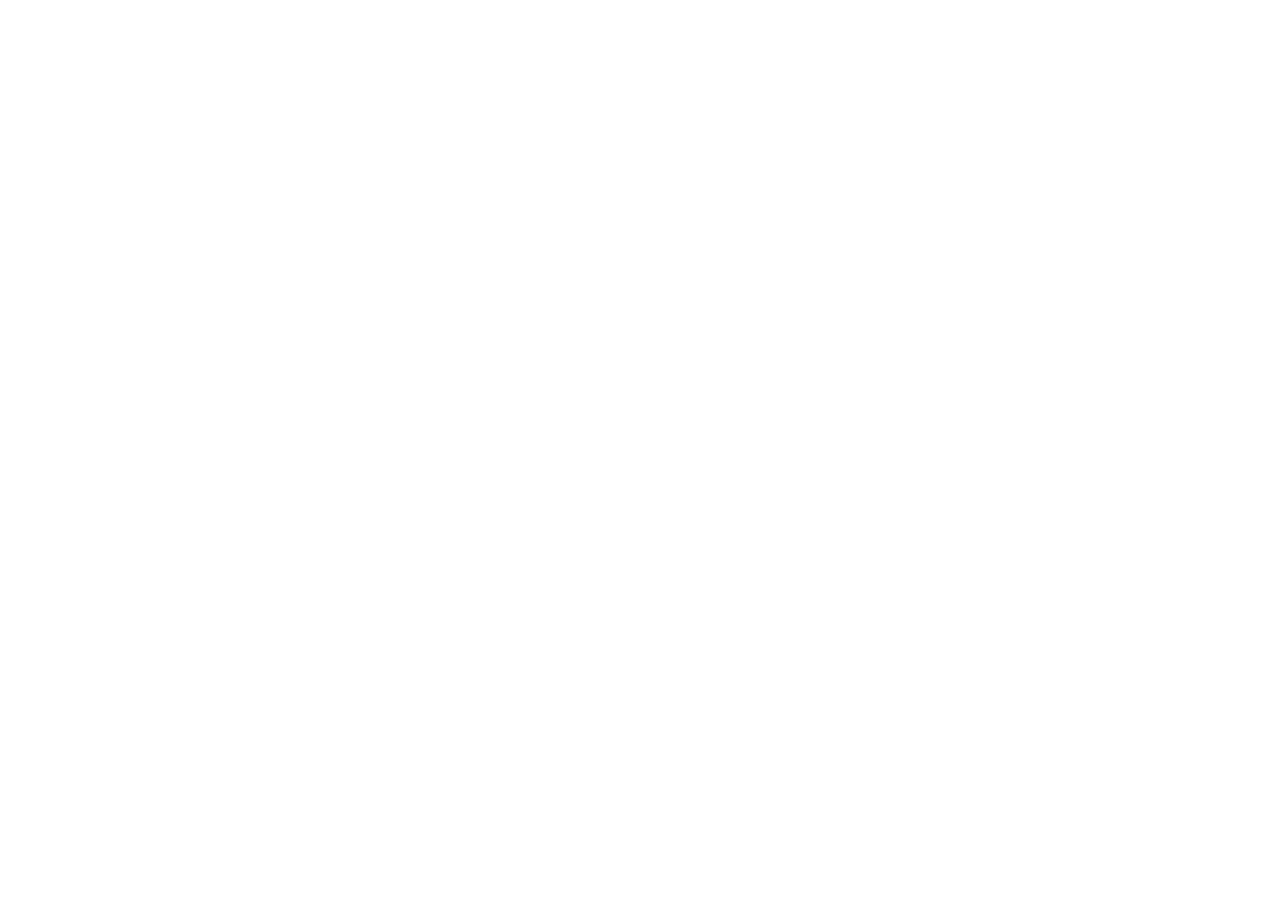
==== index.html @ e838174d "chore: プロジェクトの追加" ====
<!DOCTYPE html>
<html lang="ja">
<head>
    <meta charset="UTF-8">
    <meta name="viewport" content="width=device-width, initial-scale=1.0">
    <title>伝統みらい研究センター</title>
    <link rel="stylesheet" href="css/reset.css">
    <link rel="stylesheet" href="css/style.css">
    <link rel="preconnect" href="https://fonts.googleapis.com">
    <link rel="preconnect" href="https://fonts.gstatic.com" crossorigin>
    <link href="https://fonts.googleapis.com/css2?family=Noto+Serif+JP:wght@300;400;600&family=Outfit:wght@300;400;600&display=swap" rel="stylesheet">
    <link rel="stylesheet" href="css/header.css">
    <script src="https://cdn.jsdelivr.net/npm/markdown-it@14.0.0/dist/markdown-it.min.js"></script>
</head>
<body>
    <script src="js/main.js"></script>
</body>
</html>
---- css/style.css ----
:root {
    /* Colors */
    --color-kakiemon: #D15B1D;
    --color-crafts: #1982C4;
    --color-center: #27A38D;
    --color-visuals: #B9A722;
    --color-links: #6A4C93;
    
    --color-text: #1d1d1f;
    --color-text-secondary: #86868b;
    --color-bg: #ffffff;
    --color-bg-alt: #f5f5f7;
    
    /* Typography */
    --font-sans: 'Outfit', -apple-system, BlinkMacSystemFont, "Segoe UI", Roboto, Helvetica, Arial, sans-serif;
    --font-serif: 'Noto Serif JP', serif;
    
    /* Spacing */
    --spacing-xs: 0.5rem;
    --spacing-sm: 1rem;
    --spacing-md: 2rem;
    --spacing-lg: 4rem;
    --spacing-xl: 8rem;
    
    /* Layout */
    --max-width: 980px;
    --header-height: 48px;
}

body {
    font-family: var(--font-sans);
    color: var(--color-text);
    background-color: var(--color-bg);
    -webkit-font-smoothing: antialiased;
    display: flex;
    flex-direction: column;
    min-height: 100vh;
}

/* Header */
.site-header {
    position: fixed;
    top: 0;
    left: 0;
    width: 100%;
    height: var(--header-height);
    background: rgba(255, 255, 255, 0.8);
    backdrop-filter: blur(20px);
    -webkit-backdrop-filter: blur(20px);
    z-index: 1000;
    border-bottom: 1px solid rgba(0,0,0,0.1);
}

.header-inner {
    max-width: var(--max-width);
    margin: 0 auto;
    height: 100%;
    display: flex;
    align-items: center;
    justify-content: space-between;
    padding: 0 var(--spacing-sm);
}

.logo {
    font-weight: 600;
    color: var(--color-text);
    text-decoration: none;
    font-size: 0.9rem;
    letter-spacing: -0.01em;
}

.site-nav ul {
    display: flex;
    gap: var(--spacing-md);
    list-style: none;
    margin: 0;
    padding: 0;
}

.site-nav a {
    color: var(--color-text-secondary);
    text-decoration: none;
    font-size: 0.8rem;
    transition: color 0.2s;
}

.site-nav a:hover {
    color: var(--color-text);
}

/* Search */
#search-trigger {
    background: none;
    border: none;
    cursor: pointer;
    color: var(--color-text);
    padding: 0;
    display: flex;
    align-items: center;
}

.search-overlay {
    position: fixed;
    top: 0;
    left: 0;
    width: 100%;
    height: 100vh;
    z-index: 2000;
    visibility: hidden;
    opacity: 0;
    transition: opacity 0.3s, visibility 0.3s;
}

.search-overlay.active {
    visibility: visible;
    opacity: 1;
}

.search-bar-wrapper {
    background: #fff;
    padding: var(--spacing-sm) 0;
    position: relative;
    z-index: 2001;
}

.search-input-container {
    max-width: 600px;
    margin: 0 auto;
    display: flex;
    align-items: center;
    gap: var(--spacing-sm);
    padding: 0 var(--spacing-sm);
}

.search-icon {
    color: var(--color-text-secondary);
}

#search-input {
    flex: 1;
    border: none;
    font-size: 1.2rem;
    outline: none;
    font-family: var(--font-sans);
    background: transparent;
}

#search-close {
    background: none;
    border: none;
    color: var(--color-crafts);
    cursor: pointer;
    font-size: 0.9rem;
}

.search-backdrop {
    position: absolute;
    top: 0;
    left: 0;
    width: 100%;
    height: 100%;
    background: rgba(0,0,0,0.4);
    backdrop-filter: blur(4px);
    z-index: 2000;
}

.search-results {
    max-width: 600px;
    margin: 0 auto;
    padding: var(--spacing-md) var(--spacing-sm);
    max-height: 70vh;
    overflow-y: auto;
}

/* Main Content */
.site-main {
    padding-top: calc(var(--header-height) + var(--spacing-lg));
    padding-bottom: var(--spacing-xl);
    max-width: var(--max-width);
    margin: 0 auto;
    padding-left: var(--spacing-sm);
    padding-right: var(--spacing-sm);
    flex: 1;
}

@media (max-width: 768px) {
    .site-main {
        padding-left: 40px;
        padding-right: 40px;
    }
}

/* Typography & Markdown Styles */
h1, h2, h3, h4, h5, h6 {
    font-family: var(--font-sans);
    font-weight: 600;
    margin-bottom: var(--spacing-sm);
    line-height: 1.3;
}

h1 {
    font-size: 2.2rem; /* Slightly smaller than 2.5rem */
    font-weight: 700; /* Bold */
    margin-bottom: var(--spacing-md);
}

h2 {
    font-size: 1.6rem; /* Slightly smaller than 1.8rem */
    margin-top: var(--spacing-md);
    border-bottom: 1px solid #eee;
    padding-bottom: var(--spacing-xs);
}

p {
    margin-bottom: var(--spacing-sm);
    line-height: 1.8;
}

ul, ol {
    margin-bottom: var(--spacing-sm);
    padding-left: var(--spacing-md);
}

a {
    color: var(--color-links);
    text-decoration: none;
}

a:hover {
    text-decoration: underline;
}

/* Footer */
.site-footer {
    background: var(--color-bg-alt);
    padding: var(--spacing-md) 0;
    text-align: center;
    font-size: 0.8rem;
    color: var(--color-text-secondary);
}
/* Main Visual (Markdown Image) */
.site-main img {
    width: 100%;
    height: auto;
    display: block;
    border-radius: 12px;
    margin-bottom: var(--spacing-lg);
    object-fit: cover;
    max-height: 500px;
}

/* Ensure paragraph wrapper doesn't add extra space if needed */
.site-main p:has(img) {
    margin-bottom: 0;
}

/* Adjust Main for Top Page */
body.top .site-main {
    padding-top: var(--header-height);
}
---- css/header.css ----
/* Apple-like Header Styles */

/* The header container injected by JS */
.site-header-container {
    position: sticky;
    top: 0;
    z-index: 9999;
    width: 100%;
    height: 44px;
    background-color: rgba(0, 0, 0, 0.8);
    backdrop-filter: saturate(180%) blur(20px);
    -webkit-backdrop-filter: saturate(180%) blur(20px);
    font-family: "SF Pro Text", "Myriad Set Pro", "SF Pro Icons", "Helvetica Neue", "Helvetica", "Arial", sans-serif;
    font-size: 14px;
    color: #f5f5f7;
    transition: height 0.4s cubic-bezier(0.4, 0, 0.2, 1), background-color 0.4s ease;
}

.site-header-container a {
    color: #d6d6d6;
    text-decoration: none;
    transition: color 0.3s ease;
}

.site-header-container a:hover {
    color: #fff;
}

/* Inner content wrapper to center and align items */
.site-header-inner {
    max-width: 1024px;
    margin: 0 auto;
    padding: 0 22px;
    height: 44px; /* Fixed height for inner content */
    display: flex;
    justify-content: space-between;
    align-items: center;
    position: relative;
}

/* Target elements generated from Markdown */

/* Logo (first paragraph) */
.site-header-inner > p:first-of-type {
    margin: 0;
    font-weight: 600;
    letter-spacing: -0.01em;
    z-index: 10001; /* Above overlay */
    position: relative;
}

/* Navigation List */
.site-header-inner > ul {
    display: flex;
    list-style: none;
    margin: 0;
    padding: 0;
    gap: 24px;
    height: 100%;
    align-items: center;
}

.site-header-inner > ul li {
    margin: 0;
}

/* Mobile Menu Button */
.mobile-menu-btn {
    display: none;
    background: none;
    border: none;
    cursor: pointer;
    padding: 0;
    width: 20px;
    height: 44px; /* Match header height for touch target */
    position: relative;
    z-index: 10001; /* Above overlay */
    align-items: center;
    justify-content: center;
}

.mobile-menu-btn span {
    display: block;
    width: 18px;
    height: 2px; /* Thicker lines */
    background-color: #fff; /* Pure white */
    position: absolute;
    transition: transform 0.3s cubic-bezier(0.4, 0, 0.2, 1), top 0.3s cubic-bezier(0.4, 0, 0.2, 1), opacity 0.3s ease;
}

.mobile-menu-btn span:first-child {
    top: 19px; /* Center - 2px */
}

.mobile-menu-btn span:last-child {
    top: 25px; /* Center + 4px */
}

/* Mobile Styles */
@media (max-width: 768px) {
    .mobile-menu-btn {
        display: flex;
    }

    .site-header-inner > ul {
        position: fixed;
        top: 0;
        left: 0;
        width: 100%;
        height: 100vh;
        background-color: #000;
        flex-direction: column;
        align-items: flex-start;
        padding: 80px 40px 40px; /* Top padding to clear header */
        gap: 0;
        z-index: 10000; /* Behind logo/button, above content */
        
        /* Animation State: Closed */
        clip-path: inset(0 0 100% 0); /* Hidden from bottom up */
        visibility: hidden;
        transition: clip-path 0.5s cubic-bezier(0.4, 0, 0.2, 1), visibility 0s linear 0.5s;
        
        overflow-y: auto;
    }

    .site-header-inner > ul li {
        width: 100%;
        border-bottom: 1px solid rgba(255, 255, 255, 0.1);
        opacity: 0;
        transform: translateY(-20px);
        transition: opacity 0.3s ease, transform 0.3s ease;
    }

    .site-header-inner > ul li:first-child {
        border-top: 1px solid rgba(255, 255, 255, 0.1);
    }

    .site-header-inner > ul li a {
        display: block;
        padding: 14px 0;
        font-size: 24px;
        font-weight: 600;
        color: #f5f5f7;
    }

    /* Menu Open State */
    body.menu-open {
        overflow: hidden; /* Lock scroll */
    }

    body.menu-open .site-header-container {
        /* No height change, just keep it transparent/blurred or solid if needed */
        background-color: transparent; /* Let the ul background show through if needed, or keep it */
    }

    body.menu-open .site-header-inner > ul {
        visibility: visible;
        clip-path: inset(0 0 0 0); /* Fully visible */
        transition: clip-path 0.5s cubic-bezier(0.4, 0, 0.2, 1);
    }

    /* Staggered Animation for List Items */
    body.menu-open .site-header-inner > ul li {
        opacity: 1;
        transform: translateY(0);
    }

    body.menu-open .site-header-inner > ul li:nth-child(1) { transition-delay: 0.05s; }
    body.menu-open .site-header-inner > ul li:nth-child(2) { transition-delay: 0.1s; }
    body.menu-open .site-header-inner > ul li:nth-child(3) { transition-delay: 0.15s; }
    body.menu-open .site-header-inner > ul li:nth-child(4) { transition-delay: 0.2s; }
    body.menu-open .site-header-inner > ul li:nth-child(5) { transition-delay: 0.25s; }
    body.menu-open .site-header-inner > ul li:nth-child(6) { transition-delay: 0.3s; }
    body.menu-open .site-header-inner > ul li:nth-child(7) { transition-delay: 0.35s; }

    /* Button Animation */
    body.menu-open .mobile-menu-btn span:first-child {
        transform: rotate(45deg);
        top: 21px; /* Adjusted for 2px height */
    }

    body.menu-open .mobile-menu-btn span:last-child {
        transform: rotate(-45deg);
        top: 21px; /* Adjusted for 2px height */
    }
}
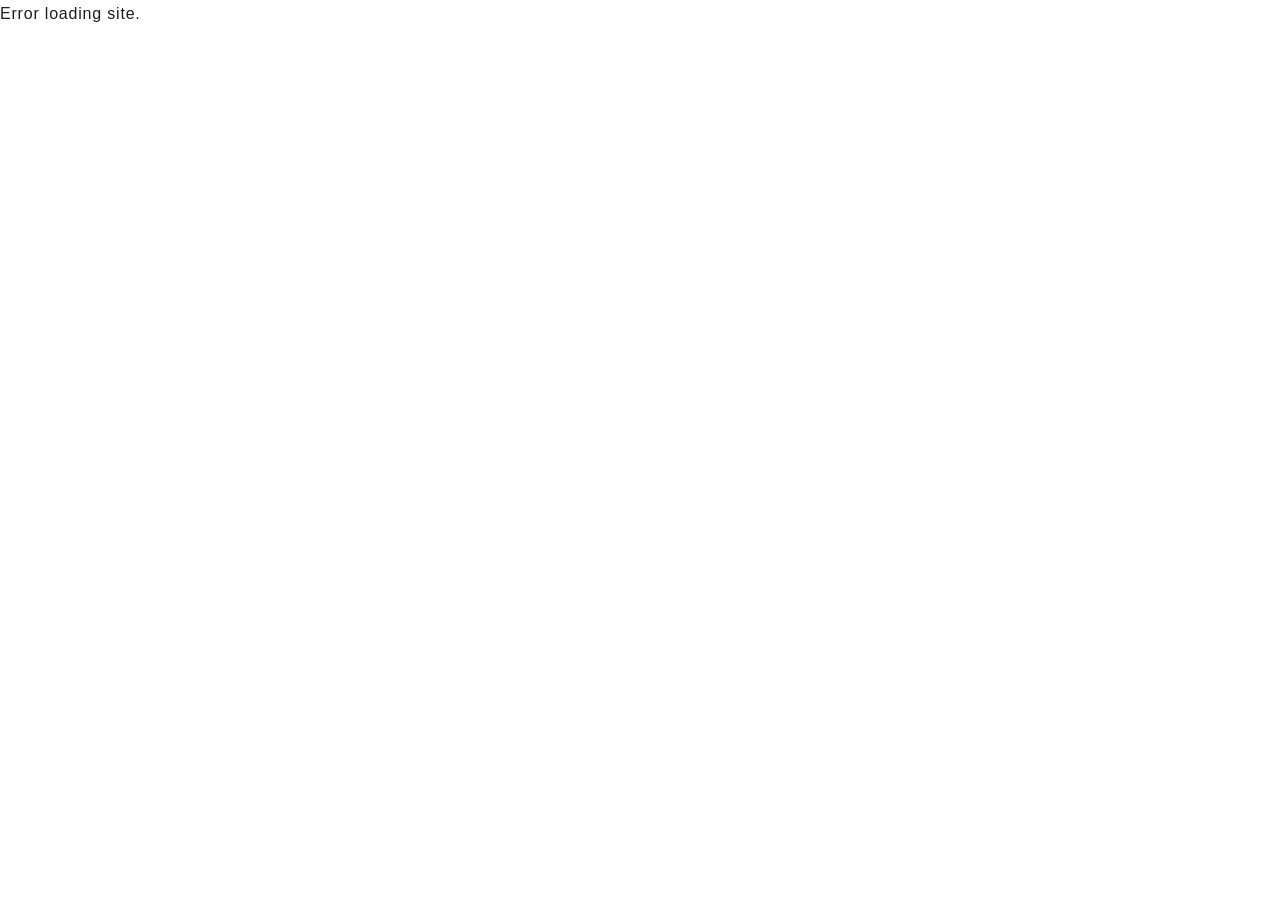
==== commit 4df2e8a4: "feat: レイアウト情報をマークダウンファイルから削除し、規約から自動判定する機能を追加" ====
--- a/index.html
+++ b/index.html
@@ -4,13 +4,14 @@
     <meta charset="UTF-8">
     <meta name="viewport" content="width=device-width, initial-scale=1.0">
     <title>伝統みらい研究センター</title>
+    <link rel="icon" href="images/favicon/favicon.jpg" type="image/jpeg">
     <link rel="stylesheet" href="css/reset.css">
     <link rel="stylesheet" href="css/style.css">
     <link rel="preconnect" href="https://fonts.googleapis.com">
     <link rel="preconnect" href="https://fonts.gstatic.com" crossorigin>
     <link href="https://fonts.googleapis.com/css2?family=Noto+Serif+JP:wght@300;400;600&family=Outfit:wght@300;400;600&display=swap" rel="stylesheet">
     <link rel="stylesheet" href="css/header.css">
-    <script src="https://cdn.jsdelivr.net/npm/markdown-it@14.0.0/dist/markdown-it.min.js"></script>
+    <script src="js/lib/markdown-it.min.js"></script>
 </head>
 <body>
     <script src="js/main.js"></script>
--- a/css/style.css
+++ b/css/style.css
@@ -5,23 +5,23 @@
     --color-center: #27A38D;
     --color-visuals: #B9A722;
     --color-links: #6A4C93;
-    
+
     --color-text: #1d1d1f;
     --color-text-secondary: #86868b;
     --color-bg: #ffffff;
     --color-bg-alt: #f5f5f7;
-    
+
     /* Typography */
     --font-sans: 'Outfit', -apple-system, BlinkMacSystemFont, "Segoe UI", Roboto, Helvetica, Arial, sans-serif;
     --font-serif: 'Noto Serif JP', serif;
-    
+
     /* Spacing */
     --spacing-xs: 0.5rem;
     --spacing-sm: 1rem;
     --spacing-md: 2rem;
     --spacing-lg: 4rem;
     --spacing-xl: 8rem;
-    
+
     /* Layout */
     --max-width: 980px;
     --header-height: 48px;
@@ -29,12 +29,15 @@
 
 body {
     font-family: var(--font-sans);
+    font-size: 16px;
     color: var(--color-text);
     background-color: var(--color-bg);
     -webkit-font-smoothing: antialiased;
     display: flex;
     flex-direction: column;
     min-height: 100vh;
+    letter-spacing: 0.05em;
+    line-height: 1.8;
 }
 
 /* Header */
@@ -48,7 +51,7 @@
     backdrop-filter: blur(20px);
     -webkit-backdrop-filter: blur(20px);
     z-index: 1000;
-    border-bottom: 1px solid rgba(0,0,0,0.1);
+    border-bottom: 1px solid rgba(0, 0, 0, 0.1);
 }
 
 .header-inner {
@@ -159,7 +162,7 @@
     left: 0;
     width: 100%;
     height: 100%;
-    background: rgba(0,0,0,0.4);
+    background: rgba(0, 0, 0, 0.4);
     backdrop-filter: blur(4px);
     z-index: 2000;
 }
@@ -191,62 +194,121 @@
 }
 
 /* Typography & Markdown Styles */
-h1, h2, h3, h4, h5, h6 {
+h1,
+h2,
+h3,
+h4,
+h5,
+h6 {
     font-family: var(--font-sans);
     font-weight: 600;
-    margin-bottom: var(--spacing-sm);
     line-height: 1.3;
+    letter-spacing: 0.03em;
+}
+
+/* ページ先頭の見出しは上部余白を相殺して余分な余白を防ぐ */
+.site-main>*:first-child,
+.site-main>h1:first-child,
+.site-main>h2:first-child {
+    margin-top: 0 !important;
 }
 
 h1 {
-    font-size: 2.2rem; /* Slightly smaller than 2.5rem */
-    font-weight: 700; /* Bold */
-    margin-bottom: var(--spacing-md);
+    font-size: 2.2rem;
+    font-weight: 700;
+    margin-top: 3.5rem;
+    margin-bottom: 3.0rem;
 }
 
 h2 {
-    font-size: 1.6rem; /* Slightly smaller than 1.8rem */
-    margin-top: var(--spacing-md);
+    font-size: 1.6rem;
+    margin-top: 2.75rem;
+    margin-bottom: 1.25rem;
     border-bottom: 1px solid #eee;
     padding-bottom: var(--spacing-xs);
 }
 
+h3 {
+    font-size: 1.3rem;
+    margin-top: 2.00rem;
+    margin-bottom: 1.00rem;
+}
+
+h4 {
+    font-size: 1.1rem;
+    margin-top: 1.50rem;
+    margin-bottom: 0.75rem;
+}
+
 p {
-    margin-bottom: var(--spacing-sm);
+    margin-bottom: 2.0rem;
+    line-height: 1.9;
+    letter-spacing: 0.04em;
+}
+
+ul,
+ol {
+    margin-bottom: 2.0rem;
+    padding-left: 1.75rem;
+}
+
+li {
+    margin-bottom: 0.75rem;
     line-height: 1.8;
 }
 
-ul, ol {
-    margin-bottom: var(--spacing-sm);
-    padding-left: var(--spacing-md);
+li:last-child {
+    margin-bottom: 0;
+}
+
+blockquote {
+    margin: 2.5rem 0;
+    padding: 0.75rem 1.5rem;
+    border-left: 4px solid #d1d1d6;
+    color: #636366;
+    background-color: #f2f2f7;
+    border-radius: 0 8px 8px 0;
+}
+
+blockquote p {
+    margin-bottom: 0;
+}
+
+hr {
+    border: none;
+    border-top: 1px solid #e5e5ea;
+    margin: 3.5rem 0;
 }
 
 a {
     color: var(--color-links);
     text-decoration: none;
+    transition: opacity 0.2s ease;
 }
 
 a:hover {
+    opacity: 0.8;
     text-decoration: underline;
 }
 
 /* Footer */
 .site-footer {
-    background: var(--color-bg-alt);
+    background: #ffffff;
+    border-top: 1px solid rgba(0, 0, 0, 0.08);
     padding: var(--spacing-md) 0;
     text-align: center;
     font-size: 0.8rem;
     color: var(--color-text-secondary);
 }
+
 /* Main Visual (Markdown Image) */
-.site-main img {
+.site-main img:not(.news-image) {
     width: 100%;
     height: auto;
     display: block;
     border-radius: 12px;
-    margin-bottom: var(--spacing-lg);
-    object-fit: cover;
-    max-height: 500px;
+    margin-top: 3.0rem;
+    margin-bottom: 3.0rem;
 }
 
 /* Ensure paragraph wrapper doesn't add extra space if needed */
@@ -258,3 +320,9 @@
 body.top .site-main {
     padding-top: var(--header-height);
 }
+
+/* 記事詳細および固定ページの本文横幅を可読性の高い幅に制限 (620px - 660px の中間の640px) */
+body.article .site-main,
+body.page .site-main {
+    max-width: 640px;
+}
--- a/css/header.css
+++ b/css/header.css
@@ -7,23 +7,22 @@
     z-index: 9999;
     width: 100%;
     height: 44px;
-    background-color: rgba(0, 0, 0, 0.8);
-    backdrop-filter: saturate(180%) blur(20px);
-    -webkit-backdrop-filter: saturate(180%) blur(20px);
+    background-color: #ffffff;
     font-family: "SF Pro Text", "Myriad Set Pro", "SF Pro Icons", "Helvetica Neue", "Helvetica", "Arial", sans-serif;
     font-size: 14px;
-    color: #f5f5f7;
+    color: #1d1d1f;
+    border-bottom: 1px solid rgba(0, 0, 0, 0.08);
     transition: height 0.4s cubic-bezier(0.4, 0, 0.2, 1), background-color 0.4s ease;
 }
 
 .site-header-container a {
-    color: #d6d6d6;
+    color: #86868b;
     text-decoration: none;
     transition: color 0.3s ease;
 }
 
 .site-header-container a:hover {
-    color: #fff;
+    color: #1d1d1f;
 }
 
 /* Inner content wrapper to center and align items */
@@ -83,7 +82,7 @@
     display: block;
     width: 18px;
     height: 2px; /* Thicker lines */
-    background-color: #fff; /* Pure white */
+    background-color: #1d1d1f;
     position: absolute;
     transition: transform 0.3s cubic-bezier(0.4, 0, 0.2, 1), top 0.3s cubic-bezier(0.4, 0, 0.2, 1), opacity 0.3s ease;
 }
@@ -108,7 +107,7 @@
         left: 0;
         width: 100%;
         height: 100vh;
-        background-color: #000;
+        background-color: #ffffff;
         flex-direction: column;
         align-items: flex-start;
         padding: 80px 40px 40px; /* Top padding to clear header */
@@ -125,14 +124,14 @@
 
     .site-header-inner > ul li {
         width: 100%;
-        border-bottom: 1px solid rgba(255, 255, 255, 0.1);
+        border-bottom: 1px solid rgba(0, 0, 0, 0.08);
         opacity: 0;
         transform: translateY(-20px);
         transition: opacity 0.3s ease, transform 0.3s ease;
     }
 
     .site-header-inner > ul li:first-child {
-        border-top: 1px solid rgba(255, 255, 255, 0.1);
+        border-top: 1px solid rgba(0, 0, 0, 0.08);
     }
 
     .site-header-inner > ul li a {
@@ -140,7 +139,7 @@
         padding: 14px 0;
         font-size: 24px;
         font-weight: 600;
-        color: #f5f5f7;
+        color: #1d1d1f;
     }
 
     /* Menu Open State */
@@ -184,3 +183,21 @@
         top: 21px; /* Adjusted for 2px height */
     }
 }
+
+/* Header Logo Image Styles */
+.site-header-inner > p:first-of-type img {
+    height: 28px;
+    width: auto;
+    display: block;
+    border-radius: 6px;
+    transition: opacity 0.2s ease;
+}
+
+.site-header-inner > p:first-of-type a {
+    display: flex;
+    align-items: center;
+}
+
+.site-header-inner > p:first-of-type a:hover img {
+    opacity: 0.8;
+}
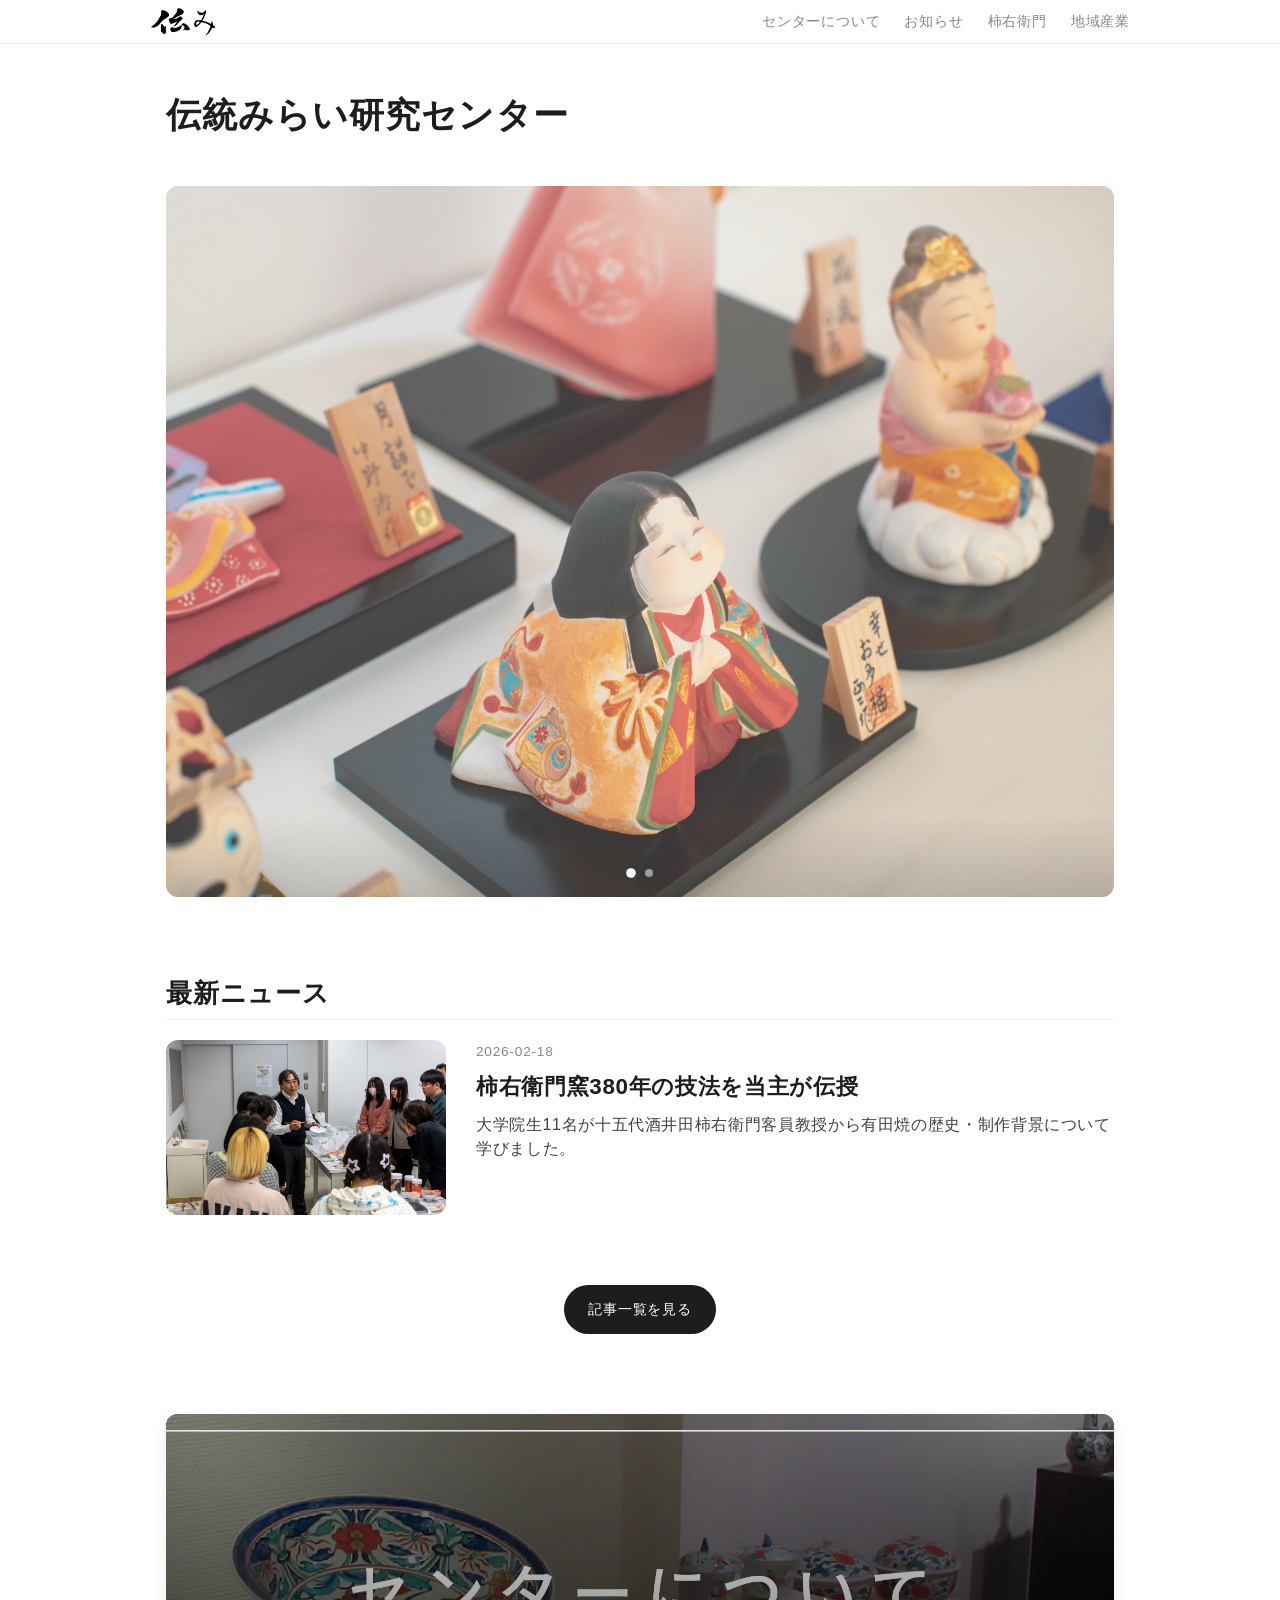
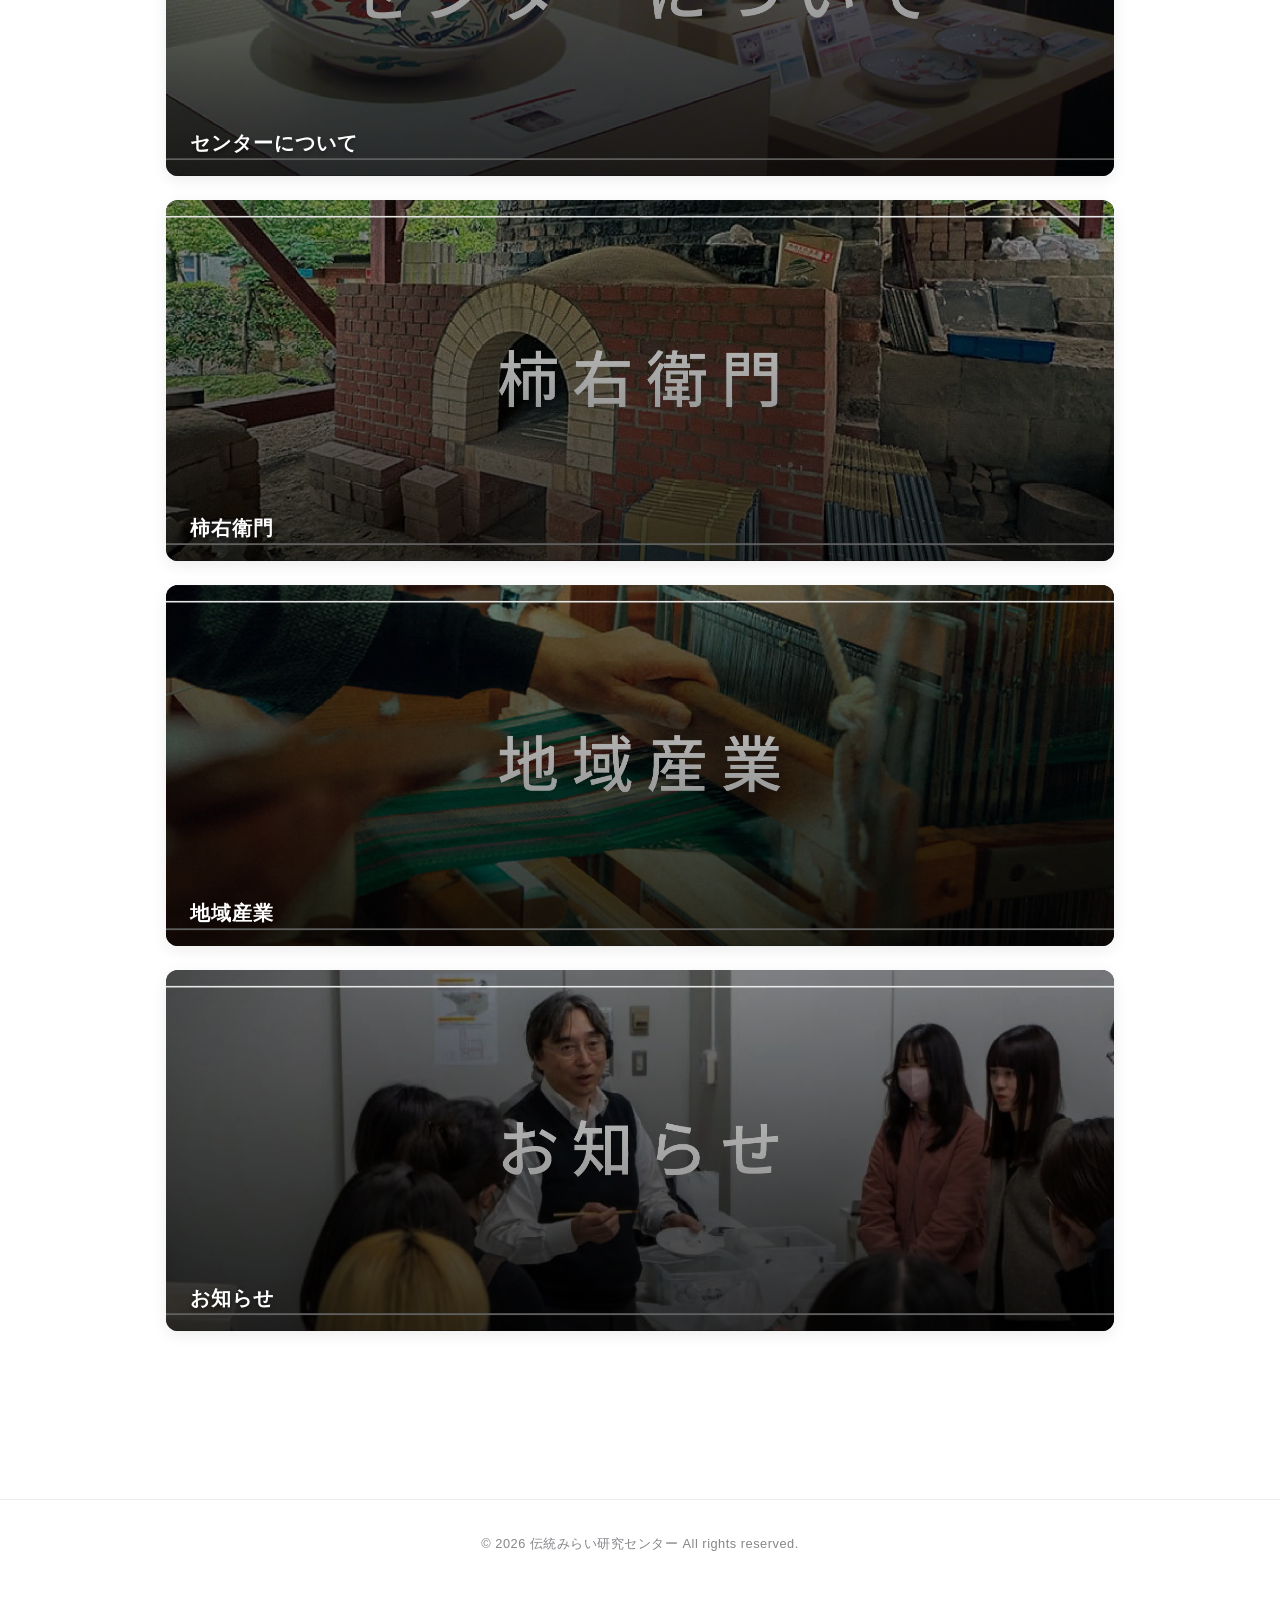
==== commit 7a756250: "fix: UIアセットを images/ から assets/ へ分離する（改修 A-2） `images/favicon/` と `images/error/` を `assets/` へ移した。参" ====
--- a/index.html
+++ b/index.html
@@ -4,13 +4,14 @@
     <meta charset="UTF-8">
     <meta name="viewport" content="width=device-width, initial-scale=1.0">
     <title>伝統みらい研究センター</title>
-    <link rel="icon" href="images/favicon/favicon.jpg" type="image/jpeg">
+    <link rel="icon" href="assets/favicon/favicon.jpg" type="image/jpeg">
     <link rel="stylesheet" href="css/reset.css">
     <link rel="stylesheet" href="css/style.css">
     <link rel="preconnect" href="https://fonts.googleapis.com">
     <link rel="preconnect" href="https://fonts.gstatic.com" crossorigin>
     <link href="https://fonts.googleapis.com/css2?family=Noto+Serif+JP:wght@300;400;600&family=Outfit:wght@300;400;600&display=swap" rel="stylesheet">
     <link rel="stylesheet" href="css/header.css">
+    <link rel="stylesheet" href="css/slideshow.css">
     <script src="js/lib/markdown-it.min.js"></script>
 </head>
 <body>
--- a/css/style.css
+++ b/css/style.css
@@ -325,4 +325,83 @@
 body.article .site-main,
 body.page .site-main {
     max-width: 640px;
+}
+
+/* Nav Button Cards Grid Component */
+.nav-buttons-grid {
+    display: flex;
+    flex-direction: column;
+    width: 100%;
+    gap: 1.5rem;
+    margin: 2.5rem 0;
+}
+
+.nav-button-card {
+    position: relative;
+    display: block;
+    width: 100%;
+    aspect-ratio: 21 / 8;
+    min-height: 120px;
+    border-radius: 12px;
+    overflow: hidden;
+    text-decoration: none;
+    background: linear-gradient(135deg, #2b303a 0%, #17191e 100%);
+    box-shadow: 0 4px 15px rgba(0, 0, 0, 0.08);
+    transition: transform 0.35s cubic-bezier(0.25, 1, 0.5, 1), box-shadow 0.35s cubic-bezier(0.25, 1, 0.5, 1);
+}
+
+.nav-button-card:hover {
+    transform: translateY(-4px);
+    box-shadow: 0 10px 25px rgba(0, 0, 0, 0.16);
+}
+
+.site-main .nav-button-card img.nav-button-card__image {
+    width: 100%;
+    height: 100%;
+    object-fit: cover;
+    display: block;
+    border-radius: 0;
+    margin: 0;
+    transition: transform 0.5s ease;
+}
+
+.nav-button-card:hover img.nav-button-card__image {
+    transform: scale(1.06);
+}
+
+.nav-button-card__overlay {
+    position: absolute;
+    inset: 0;
+    background: linear-gradient(180deg, rgba(0, 0, 0, 0.05) 0%, rgba(0, 0, 0, 0.65) 100%);
+    display: flex;
+    align-items: flex-end;
+    padding: 1.25rem 1.5rem;
+}
+
+.nav-button-card__title {
+    color: #ffffff;
+    font-size: 1.25rem;
+    font-weight: 600;
+    letter-spacing: 0.05em;
+    text-shadow: 0 2px 4px rgba(0, 0, 0, 0.4);
+    margin: 0;
+    line-height: 1.3;
+}
+
+@media (max-width: 600px) {
+    .nav-buttons-grid {
+        gap: 1.0rem;
+    }
+    
+    .nav-button-card {
+        aspect-ratio: 16 / 9;
+    }
+    
+    .nav-button-card__overlay {
+        padding: 1.0rem;
+    }
+    
+    .nav-button-card__title {
+        font-size: 1.1rem;
+    }
 }
--- a/css/slideshow.css
+++ b/css/slideshow.css
@@ -0,0 +1,127 @@
+/* ========================================
+   Hero Slideshow Styles
+   ======================================== */
+
+.hero-slideshow {
+    position: relative;
+    width: 100%;
+    display: grid;
+    overflow: hidden;
+    border-radius: 0;
+    margin: 0;
+}
+
+/* Constrain to parent width */
+body.top .hero-slideshow {
+    width: 100%;
+    border-radius: 12px;
+}
+
+/* Stack all slides in the same grid cell */
+.hero-slideshow__slide {
+    grid-area: 1 / 1;
+    width: 100%;
+    opacity: 0;
+    transition: opacity 1.2s cubic-bezier(0.4, 0, 0.2, 1);
+    will-change: opacity;
+}
+
+.hero-slideshow__slide.active {
+    opacity: 1;
+}
+
+.hero-slideshow__slide img {
+    width: 100%;
+    height: auto;
+    display: block;
+    /* Override default .site-main img styles */
+    border-radius: 0 !important;
+    margin: 0 !important;
+}
+
+/* Subtle Ken Burns zoom effect on the active slide */
+.hero-slideshow__slide.active img {
+    animation: kenburns 8s ease-out forwards;
+}
+
+@keyframes kenburns {
+    0% {
+        transform: scale(1);
+    }
+    100% {
+        transform: scale(1.05);
+    }
+}
+
+/* Navigation dots */
+.hero-slideshow__dots {
+    position: absolute;
+    bottom: 20px;
+    left: 50%;
+    transform: translateX(-50%);
+    display: flex;
+    gap: 10px;
+    z-index: 10;
+}
+
+.hero-slideshow__dot {
+    width: 8px;
+    height: 8px;
+    border-radius: 50%;
+    background: rgba(255, 255, 255, 0.5);
+    border: none;
+    cursor: pointer;
+    padding: 0;
+    transition: background 0.3s ease, transform 0.3s ease;
+}
+
+.hero-slideshow__dot:hover {
+    background: rgba(255, 255, 255, 0.8);
+    transform: scale(1.2);
+}
+
+.hero-slideshow__dot.active {
+    background: #ffffff;
+    transform: scale(1.2);
+}
+
+/* Hide dots when only 1 image */
+.hero-slideshow--single .hero-slideshow__dots {
+    display: none;
+}
+
+/* Progress bar under each dot */
+.hero-slideshow__dot::after {
+    content: '';
+    display: none;
+}
+
+/* Overlay gradient for better dot visibility */
+.hero-slideshow::after {
+    content: '';
+    position: absolute;
+    bottom: 0;
+    left: 0;
+    width: 100%;
+    height: 80px;
+    background: linear-gradient(transparent, rgba(0, 0, 0, 0.15));
+    pointer-events: none;
+    z-index: 5;
+}
+
+/* Responsive adjustments */
+@media (max-width: 768px) {
+    .hero-slideshow {
+        aspect-ratio: 16 / 9;
+    }
+
+    .hero-slideshow__dots {
+        bottom: 14px;
+        gap: 8px;
+    }
+
+    .hero-slideshow__dot {
+        width: 6px;
+        height: 6px;
+    }
+}
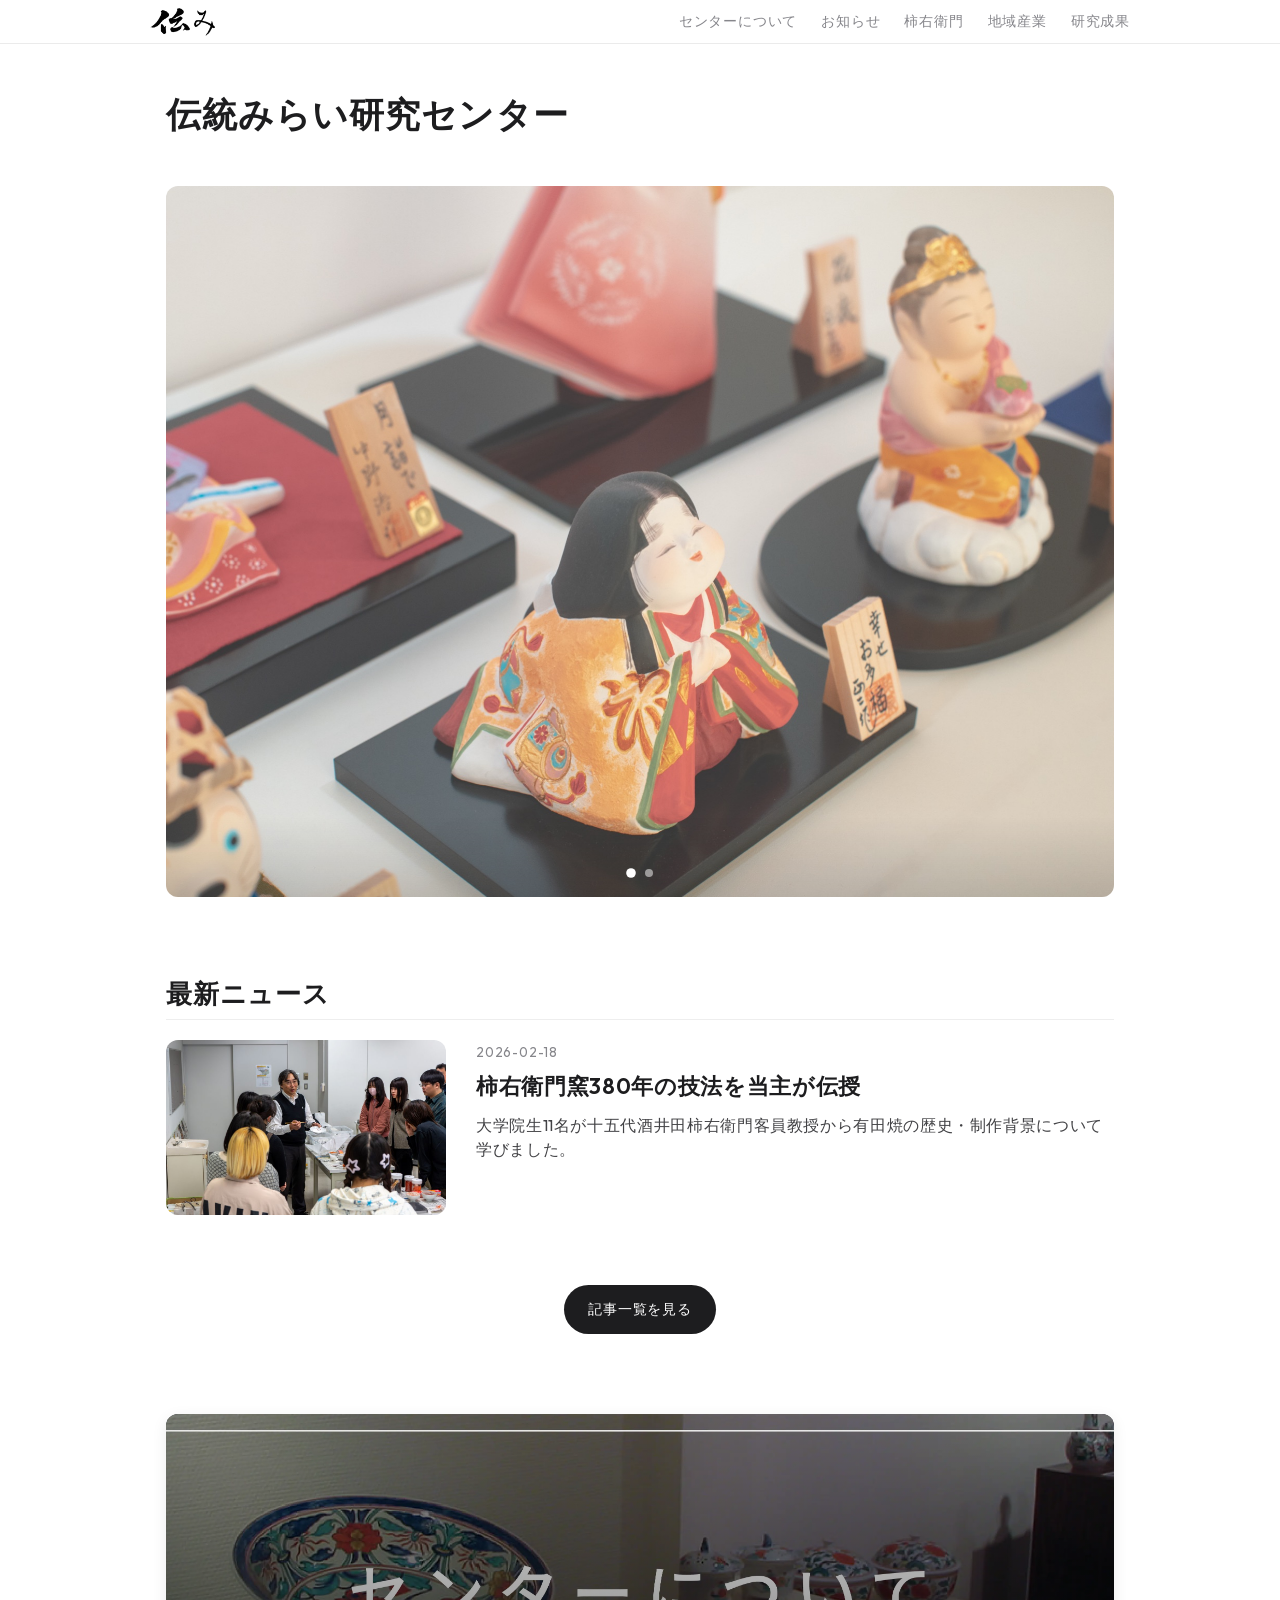
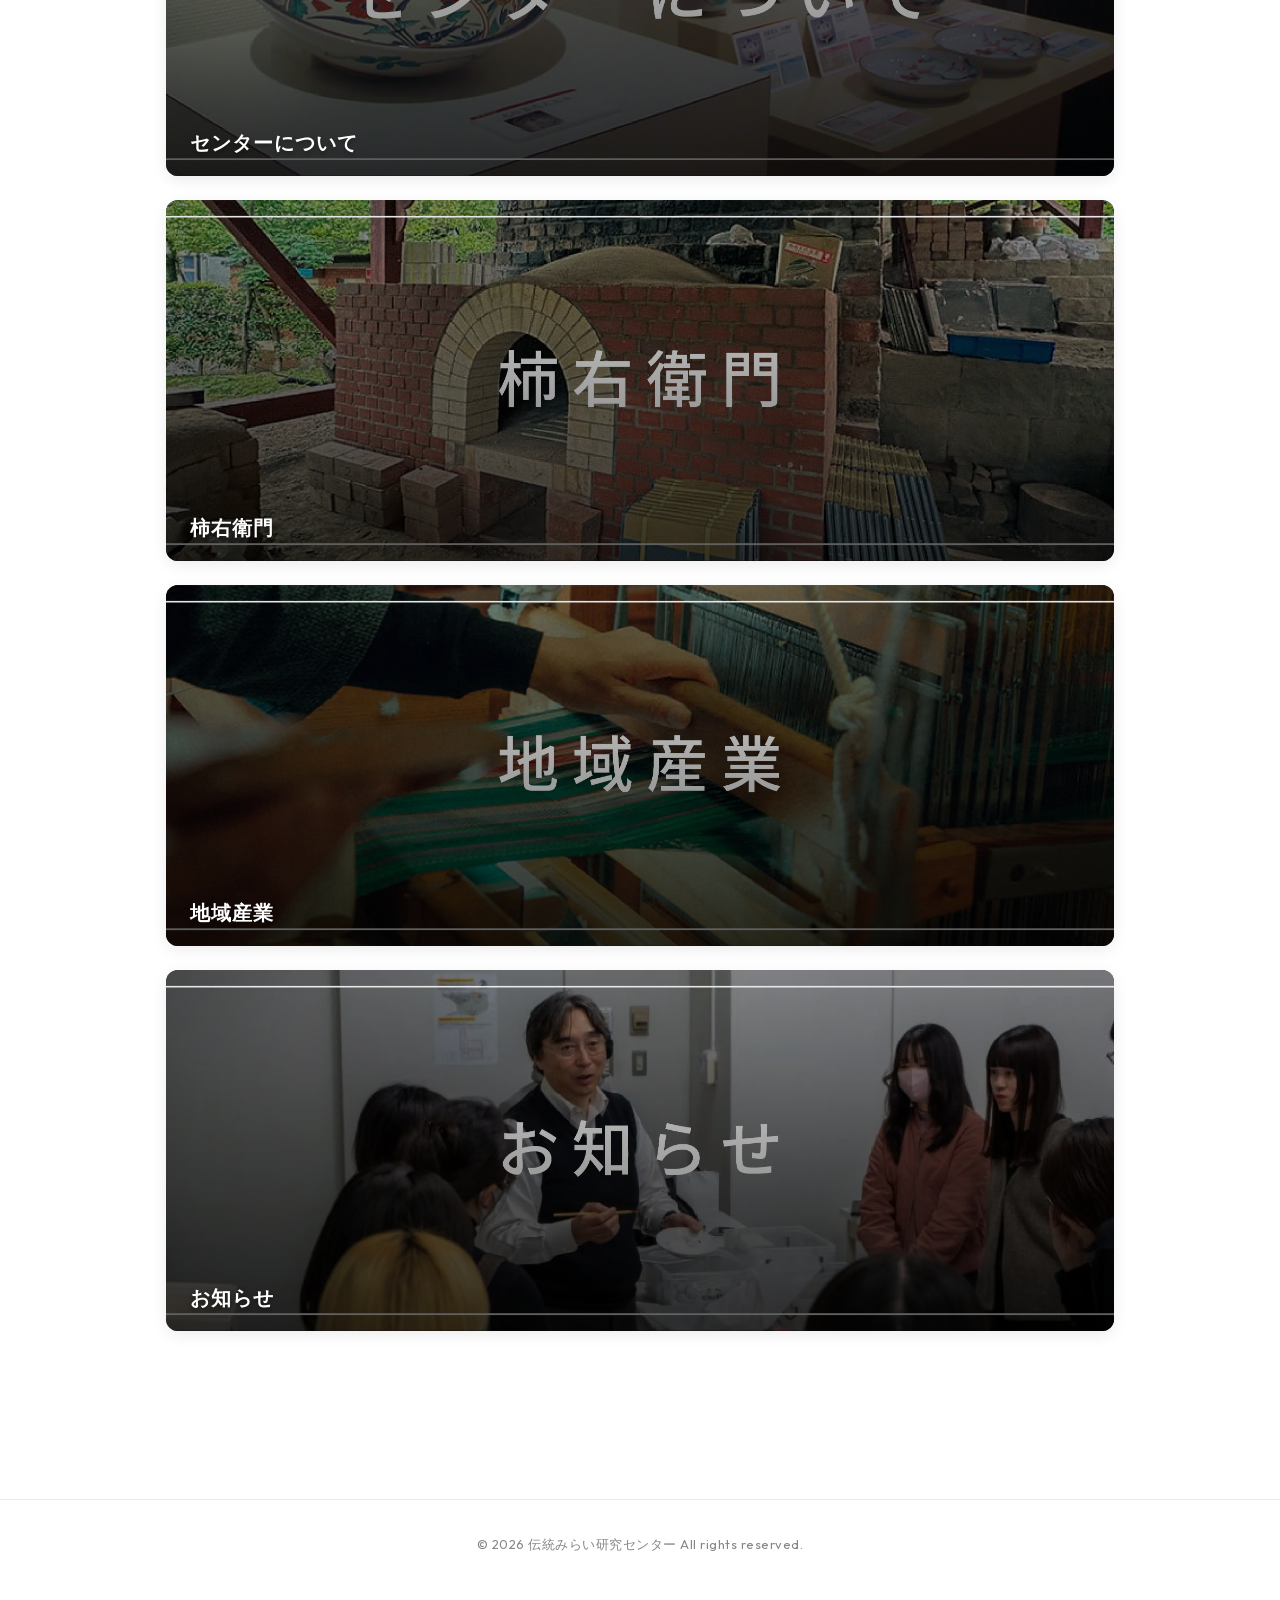
==== commit b21aa256: "fix: 欧文フォントを同梱し、外部のフォント配信への依存をなくす index.html が Google Fonts を外部から読み込んでおり、論文3.1節・付録Aの 「外部への依存は markdo" ====
--- a/index.html
+++ b/index.html
@@ -7,9 +7,7 @@
     <link rel="icon" href="assets/favicon/favicon.jpg" type="image/jpeg">
     <link rel="stylesheet" href="css/reset.css">
     <link rel="stylesheet" href="css/style.css">
-    <link rel="preconnect" href="https://fonts.googleapis.com">
-    <link rel="preconnect" href="https://fonts.gstatic.com" crossorigin>
-    <link href="https://fonts.googleapis.com/css2?family=Noto+Serif+JP:wght@300;400;600&family=Outfit:wght@300;400;600&display=swap" rel="stylesheet">
+    <link rel="stylesheet" href="css/fonts.css">
     <link rel="stylesheet" href="css/header.css">
     <link rel="stylesheet" href="css/slideshow.css">
     <script src="js/lib/markdown-it.min.js"></script>
--- a/css/style.css
+++ b/css/style.css
@@ -13,7 +13,6 @@
 
     /* Typography */
     --font-sans: 'Outfit', -apple-system, BlinkMacSystemFont, "Segoe UI", Roboto, Helvetica, Arial, sans-serif;
-    --font-serif: 'Noto Serif JP', serif;
 
     /* Spacing */
     --spacing-xs: 0.5rem;
@@ -89,90 +88,6 @@
 
 .site-nav a:hover {
     color: var(--color-text);
-}
-
-/* Search */
-#search-trigger {
-    background: none;
-    border: none;
-    cursor: pointer;
-    color: var(--color-text);
-    padding: 0;
-    display: flex;
-    align-items: center;
-}
-
-.search-overlay {
-    position: fixed;
-    top: 0;
-    left: 0;
-    width: 100%;
-    height: 100vh;
-    z-index: 2000;
-    visibility: hidden;
-    opacity: 0;
-    transition: opacity 0.3s, visibility 0.3s;
-}
-
-.search-overlay.active {
-    visibility: visible;
-    opacity: 1;
-}
-
-.search-bar-wrapper {
-    background: #fff;
-    padding: var(--spacing-sm) 0;
-    position: relative;
-    z-index: 2001;
-}
-
-.search-input-container {
-    max-width: 600px;
-    margin: 0 auto;
-    display: flex;
-    align-items: center;
-    gap: var(--spacing-sm);
-    padding: 0 var(--spacing-sm);
-}
-
-.search-icon {
-    color: var(--color-text-secondary);
-}
-
-#search-input {
-    flex: 1;
-    border: none;
-    font-size: 1.2rem;
-    outline: none;
-    font-family: var(--font-sans);
-    background: transparent;
-}
-
-#search-close {
-    background: none;
-    border: none;
-    color: var(--color-crafts);
-    cursor: pointer;
-    font-size: 0.9rem;
-}
-
-.search-backdrop {
-    position: absolute;
-    top: 0;
-    left: 0;
-    width: 100%;
-    height: 100%;
-    background: rgba(0, 0, 0, 0.4);
-    backdrop-filter: blur(4px);
-    z-index: 2000;
-}
-
-.search-results {
-    max-width: 600px;
-    margin: 0 auto;
-    padding: var(--spacing-md) var(--spacing-sm);
-    max-height: 70vh;
-    overflow-y: auto;
 }
 
 /* Main Content */
--- a/css/fonts.css
+++ b/css/fonts.css
@@ -0,0 +1,21 @@
+/*
+ * 欧文フォント Outfit（SIL Open Font License 1.1。assets/fonts/OFL.txt）
+ * 外部のフォント配信サービスに依存しないよう、リポジトリ内に同梱している。
+ * 可変フォントのため、1つのファイルで 300〜600 のすべての太さを賄う。
+ */
+@font-face {
+  font-family: 'Outfit';
+  font-style: normal;
+  font-weight: 300 600;
+  font-display: swap;
+  src: url(../assets/fonts/outfit-latin-ext.woff2) format('woff2');
+  unicode-range: U+0100-02BA, U+02BD-02C5, U+02C7-02CC, U+02CE-02D7, U+02DD-02FF, U+0304, U+0308, U+0329, U+1D00-1DBF, U+1E00-1E9F, U+1EF2-1EFF, U+2020, U+20A0-20AB, U+20AD-20C0, U+2113, U+2C60-2C7F, U+A720-A7FF;
+}
+@font-face {
+  font-family: 'Outfit';
+  font-style: normal;
+  font-weight: 300 600;
+  font-display: swap;
+  src: url(../assets/fonts/outfit-latin.woff2) format('woff2');
+  unicode-range: U+0000-00FF, U+0131, U+0152-0153, U+02BB-02BC, U+02C6, U+02DA, U+02DC, U+0304, U+0308, U+0329, U+2000-206F, U+20AC, U+2122, U+2191, U+2193, U+2212, U+2215, U+FEFF, U+FFFD;
+}
